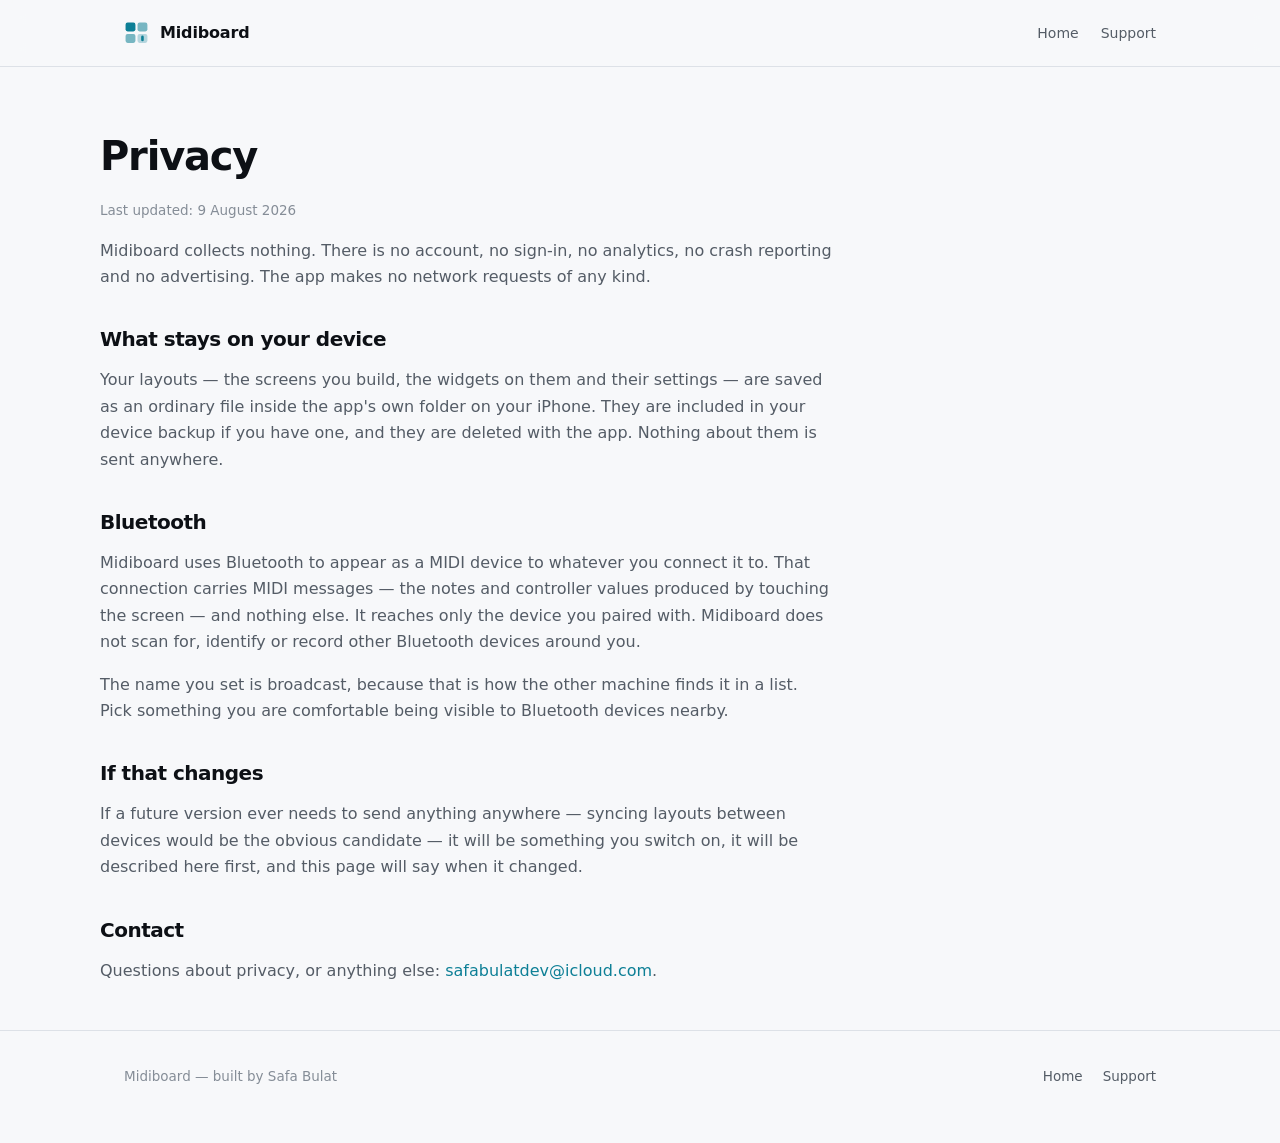
==== privacy.html @ 7b1b612e "Site: sync from the app repository (7ea46c2)" ====
<!DOCTYPE html>
<html lang="en">
<head>
<meta charset="utf-8">
<meta name="viewport" content="width=device-width, initial-scale=1">
<meta name="darkreader-lock">
<title>Midiboard — privacy</title>
<meta name="description" content="Midiboard collects nothing, sends nothing anywhere, and has no account.">
<link rel="stylesheet" href="style.css">
<link rel="icon" type="image/svg+xml" href="img/appicon.svg">
</head>
<body>

<header>
  <div class="wrap">
    <a class="wordmark" href="index.html">
      <svg class="mark" viewBox="0 0 100 100" aria-hidden="true">
        <rect x="6"  y="10" width="38" height="34" rx="8" fill="currentColor"/>
        <rect x="52" y="10" width="38" height="34" rx="8" fill="currentColor" opacity="0.55"/>
        <rect x="6"  y="54" width="38" height="34" rx="8" fill="currentColor" opacity="0.55"/>
        <rect x="52" y="54" width="38" height="34" rx="8" fill="currentColor" opacity="0.28"/>
        <rect x="66" y="60" width="10" height="22" rx="5" fill="currentColor"/>
      </svg>
      Midiboard
    </a>
    <nav>
      <a href="index.html">Home</a>
      <a href="support.html">Support</a>
    </nav>
  </div>
</header>

<div class="wrap doc">
  <h1>Privacy</h1>
  <p class="updated">Last updated: 9 August 2026</p>

  <p>
    Midiboard collects nothing. There is no account, no sign-in, no analytics, no crash reporting and no
    advertising. The app makes no network requests of any kind.
  </p>

  <h2>What stays on your device</h2>
  <p>
    Your layouts — the screens you build, the widgets on them and their settings — are saved as an
    ordinary file inside the app's own folder on your iPhone. They are included in your device backup if
    you have one, and they are deleted with the app. Nothing about them is sent anywhere.
  </p>

  <h2>Bluetooth</h2>
  <p>
    Midiboard uses Bluetooth to appear as a MIDI device to whatever you connect it to. That connection
    carries MIDI messages — the notes and controller values produced by touching the screen — and
    nothing else. It reaches only the device you paired with. Midiboard does not scan for, identify or
    record other Bluetooth devices around you.
  </p>
  <p>
    The name you set is broadcast, because that is how the other machine finds it in a list. Pick
    something you are comfortable being visible to Bluetooth devices nearby.
  </p>

  <h2>If that changes</h2>
  <p>
    If a future version ever needs to send anything anywhere — syncing layouts between devices would be
    the obvious candidate — it will be something you switch on, it will be described here first, and
    this page will say when it changed.
  </p>

  <h2>Contact</h2>
  <p>Questions about privacy, or anything else: <a href="mailto:safabulatdev@icloud.com">safabulatdev@icloud.com</a>.</p>
</div>

<footer>
  <div class="wrap">
    <span>Midiboard — built by Safa Bulat</span>
    <nav>
      <a href="index.html">Home</a>
      <a href="support.html">Support</a>
    </nav>
  </div>
</footer>

</body>
</html>
---- style.css ----
/* Midiboard — landing page.
   Near-black and electric cyan, with the widget hues from the app itself used as accents. Dark first,
   because that is what the app is and what the room is when you are using it; light is a real design
   rather than an inversion, because App Store review and half the world browse in it.
   No framework, no build step, no external requests — the whole site is three HTML files and this
   stylesheet, so it drops onto any host. */

:root {
    --cyan:      #35d3ef;
    --cyan-dim:  #1fa8c0;
    --bg:        #0a0b0d;
    --bg-raise:  #14161a;
    --bg-sink:   #050506;
    --line:      #23262c;
    --ink:       #f1f4f7;
    --ink-soft:  #99a1ab;
    --ink-faint: #626973;
    --green:     #35e07a;
    --amber:     #ffb340;
    --magenta:   #ff5ea8;
    --radius:    14px;
    --page:      1080px;
}

@media (prefers-color-scheme: light) {
    :root {
        --bg:        #f7f8fa;
        --bg-raise:  #ffffff;
        --bg-sink:   #eceff3;
        --line:      #dde1e7;
        --ink:       #0d1015;
        --ink-soft:  #545c66;
        --ink-faint: #858d97;
        --cyan:      #0d7f96;
        --cyan-dim:  #0a6376;
        --green:     #16924a;
        --amber:     #a86a00;
        --magenta:   #b8256b;
    }
}

* { box-sizing: border-box; }

html { -webkit-text-size-adjust: 100%; }

body {
    margin: 0;
    background: var(--bg);
    color: var(--ink);
    font: 16px/1.65 -apple-system, BlinkMacSystemFont, "Segoe UI", Inter, system-ui, sans-serif;
    -webkit-font-smoothing: antialiased;
}

a { color: var(--cyan); text-decoration: none; }
a:hover { text-decoration: underline; }

h2 {
    font-size: clamp(24px, 3.4vw, 34px);
    line-height: 1.15;
    letter-spacing: -0.025em;
    margin: 0 0 14px;
}

.wrap { max-width: var(--page); margin: 0 auto; padding: 0 24px; }

/* ── header ─────────────────────────────────────────────────────────────── */
header {
    padding: 20px 0;
    border-bottom: 1px solid var(--line);
    position: sticky; top: 0;
    background: color-mix(in srgb, var(--bg) 86%, transparent);
    backdrop-filter: saturate(160%) blur(12px);
    z-index: 10;
}
header .wrap { display: flex; align-items: center; gap: 12px; }
.wordmark {
    display: flex; align-items: center; gap: 10px;
    font-weight: 650; letter-spacing: -0.01em; color: var(--ink);
}
.wordmark:hover { text-decoration: none; }
.mark { width: 26px; height: 26px; color: var(--cyan); flex: none; }
header nav { margin-left: auto; display: flex; gap: 22px; font-size: 14px; }
header nav a { color: var(--ink-soft); }
header nav a:hover { color: var(--ink); text-decoration: none; }

/* ── hero ───────────────────────────────────────────────────────────────── */
.hero { padding: 80px 0 56px; text-align: center; }
.hero h1 {
    margin: 0 auto 18px;
    max-width: 16ch;
    font-size: clamp(34px, 6.2vw, 60px);
    line-height: 1.04;
    letter-spacing: -0.035em;
    font-weight: 700;
}
.hero h1 em { font-style: normal; color: var(--cyan); }
.lede {
    margin: 0 auto;
    max-width: 62ch;
    font-size: clamp(16px, 1.9vw, 19px);
    color: var(--ink-soft);
}

.cta { display: flex; gap: 12px; justify-content: center; flex-wrap: wrap; margin: 30px 0 12px; }
.btn {
    display: inline-block;
    padding: 12px 22px;
    border-radius: 11px;
    font-weight: 600;
    font-size: 15px;
    border: 1px solid transparent;
}
.btn:hover { text-decoration: none; }
.btn-primary { background: var(--cyan); color: #04222a; }
.btn-primary:hover { background: var(--cyan-dim); }
.btn-ghost { border-color: var(--line); color: var(--ink); }
.btn-ghost:hover { border-color: var(--ink-faint); }
.btn[aria-disabled="true"] { opacity: 0.55; cursor: default; pointer-events: none; }
.cta-note { margin: 0; font-size: 13px; color: var(--ink-faint); }

/* ── shots ──────────────────────────────────────────────────────────────── */
figure { margin: 0; }
.shot {
    margin: 44px auto 0;
    border: 1px solid var(--line);
    border-radius: var(--radius);
    background: var(--bg-sink);
    overflow: hidden;
    max-width: 900px;
}
.shot img { display: block; width: 100%; height: auto; }
.shot figcaption {
    padding: 11px 16px;
    border-top: 1px solid var(--line);
    font-size: 13px;
    color: var(--ink-faint);
}

/* A placeholder is honest about being one: it says what belongs there rather than
   pretending to be the thing. */
.placeholder {
    aspect-ratio: 19.5 / 9;
    display: grid;
    place-content: center;
    gap: 6px;
    text-align: center;
    padding: 20px;
    background:
        repeating-linear-gradient(45deg,
            transparent 0 14px,
            color-mix(in srgb, var(--ink) 4%, transparent) 14px 28px),
        var(--bg-raise);
    color: var(--ink-faint);
}
.placeholder strong { color: var(--ink-soft); font-size: 14px; font-weight: 600; }
.placeholder span { font-size: 12.5px; }

/* ── sections ───────────────────────────────────────────────────────────── */
section { padding: 70px 0; border-top: 1px solid var(--line); }
section > .wrap > p { color: var(--ink-soft); max-width: 70ch; }

.grid {
    display: grid;
    grid-template-columns: repeat(auto-fit, minmax(268px, 1fr));
    gap: 18px;
    margin-top: 34px;
}
.card {
    background: var(--bg-raise);
    border: 1px solid var(--line);
    border-radius: var(--radius);
    padding: 22px;
}
.card h3 {
    margin: 0 0 8px;
    font-size: 16.5px;
    letter-spacing: -0.01em;
    display: flex; align-items: center; gap: 9px;
}
.card p { margin: 0; font-size: 14.5px; color: var(--ink-soft); }
.dot { width: 9px; height: 9px; border-radius: 50%; flex: none; background: var(--cyan); }
.dot.a { background: var(--amber); }
.dot.g { background: var(--green); }
.dot.m { background: var(--magenta); }

/* ── the signal chain ───────────────────────────────────────────────────── */
.chain {
    display: flex;
    flex-wrap: wrap;
    align-items: center;
    gap: 10px;
    margin-top: 30px;
    padding: 22px;
    background: var(--bg-raise);
    border: 1px solid var(--line);
    border-radius: var(--radius);
}
.chain .node {
    padding: 9px 14px;
    border-radius: 9px;
    background: var(--bg-sink);
    border: 1px solid var(--line);
    font-size: 14px;
    white-space: nowrap;
}
.chain .node.us { border-color: var(--cyan); color: var(--cyan); font-weight: 600; }
.chain .arrow { color: var(--ink-faint); font-size: 13px; }

/* ── plain lists ────────────────────────────────────────────────────────── */
.plain { margin: 26px 0 0; padding: 0; list-style: none; }
.plain li {
    padding: 11px 0;
    border-top: 1px solid var(--line);
    color: var(--ink-soft);
    font-size: 15px;
}
.plain li b { color: var(--ink); font-weight: 600; }

/* ── footer ─────────────────────────────────────────────────────────────── */
footer {
    border-top: 1px solid var(--line);
    padding: 34px 0 56px;
    color: var(--ink-faint);
    font-size: 13.5px;
}
footer .wrap { display: flex; flex-wrap: wrap; gap: 8px 22px; align-items: center; }
footer nav { margin-left: auto; display: flex; gap: 20px; }
footer a { color: var(--ink-soft); }

/* ── support / privacy pages ────────────────────────────────────────────── */
.doc { padding: 56px 0 30px; }
.doc h1 { font-size: clamp(28px, 4.6vw, 40px); letter-spacing: -0.03em; margin: 0 0 10px; }
.doc h2 { font-size: 20px; margin: 38px 0 10px; }
.doc p, .doc li { color: var(--ink-soft); max-width: 72ch; }
.doc .updated { color: var(--ink-faint); font-size: 13.5px; margin-top: 0; }
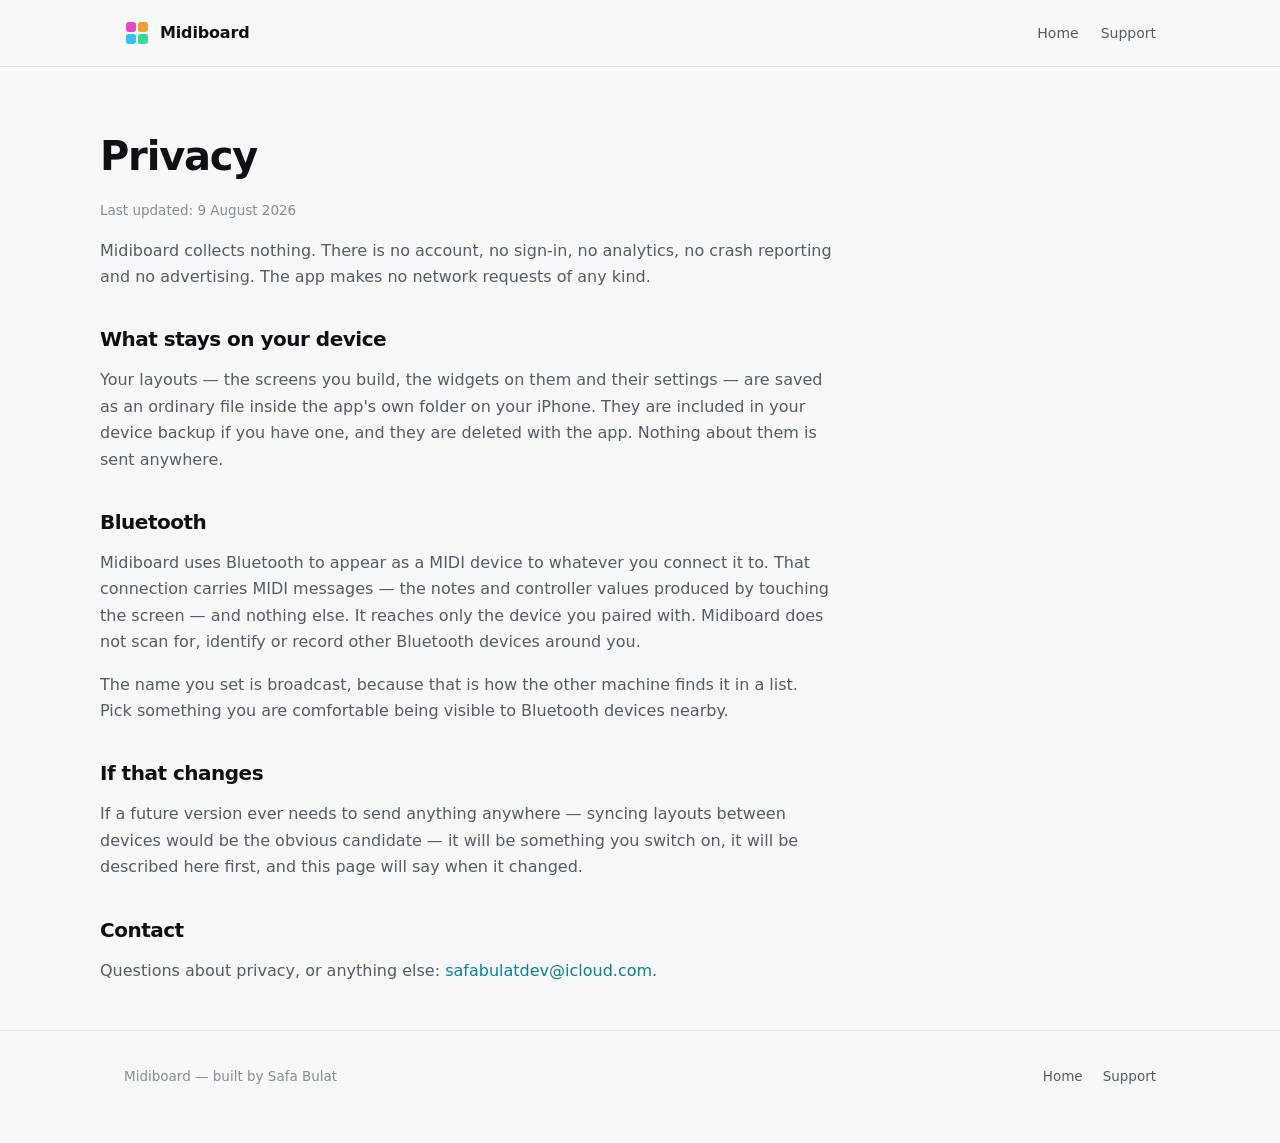
==== commit 98750680: "Site: sync from the app repository (6b073e7)" ====
--- a/privacy.html
+++ b/privacy.html
@@ -15,11 +15,10 @@
   <div class="wrap">
     <a class="wordmark" href="index.html">
       <svg class="mark" viewBox="0 0 100 100" aria-hidden="true">
-        <rect x="6"  y="10" width="38" height="34" rx="8" fill="currentColor"/>
-        <rect x="52" y="10" width="38" height="34" rx="8" fill="currentColor" opacity="0.55"/>
-        <rect x="6"  y="54" width="38" height="34" rx="8" fill="currentColor" opacity="0.55"/>
-        <rect x="52" y="54" width="38" height="34" rx="8" fill="currentColor" opacity="0.28"/>
-        <rect x="66" y="60" width="10" height="22" rx="5" fill="currentColor"/>
+        <rect x="8"  y="8"  width="38" height="38" rx="10" fill="#e14cc4"/>
+        <rect x="54" y="8"  width="38" height="38" rx="10" fill="#f0a02c"/>
+        <rect x="8"  y="54" width="38" height="38" rx="10" fill="#33bff0"/>
+        <rect x="54" y="54" width="38" height="38" rx="10" fill="#2fdd9b"/>
       </svg>
       Midiboard
     </a>
--- a/style.css
+++ b/style.css
@@ -136,25 +136,6 @@
     color: var(--ink-faint);
 }
 
-/* A placeholder is honest about being one: it says what belongs there rather than
-   pretending to be the thing. */
-.placeholder {
-    aspect-ratio: 19.5 / 9;
-    display: grid;
-    place-content: center;
-    gap: 6px;
-    text-align: center;
-    padding: 20px;
-    background:
-        repeating-linear-gradient(45deg,
-            transparent 0 14px,
-            color-mix(in srgb, var(--ink) 4%, transparent) 14px 28px),
-        var(--bg-raise);
-    color: var(--ink-faint);
-}
-.placeholder strong { color: var(--ink-soft); font-size: 14px; font-weight: 600; }
-.placeholder span { font-size: 12.5px; }
-
 /* ── sections ───────────────────────────────────────────────────────────── */
 section { padding: 70px 0; border-top: 1px solid var(--line); }
 section > .wrap > p { color: var(--ink-soft); max-width: 70ch; }
@@ -216,6 +197,9 @@
 }
 .plain li b { color: var(--ink); font-weight: 600; }
 
+/* A section that exists only to carry an image: no heading, less air around it. */
+.quiet { padding-top: 0; }
+
 /* ── footer ─────────────────────────────────────────────────────────────── */
 footer {
     border-top: 1px solid var(--line);
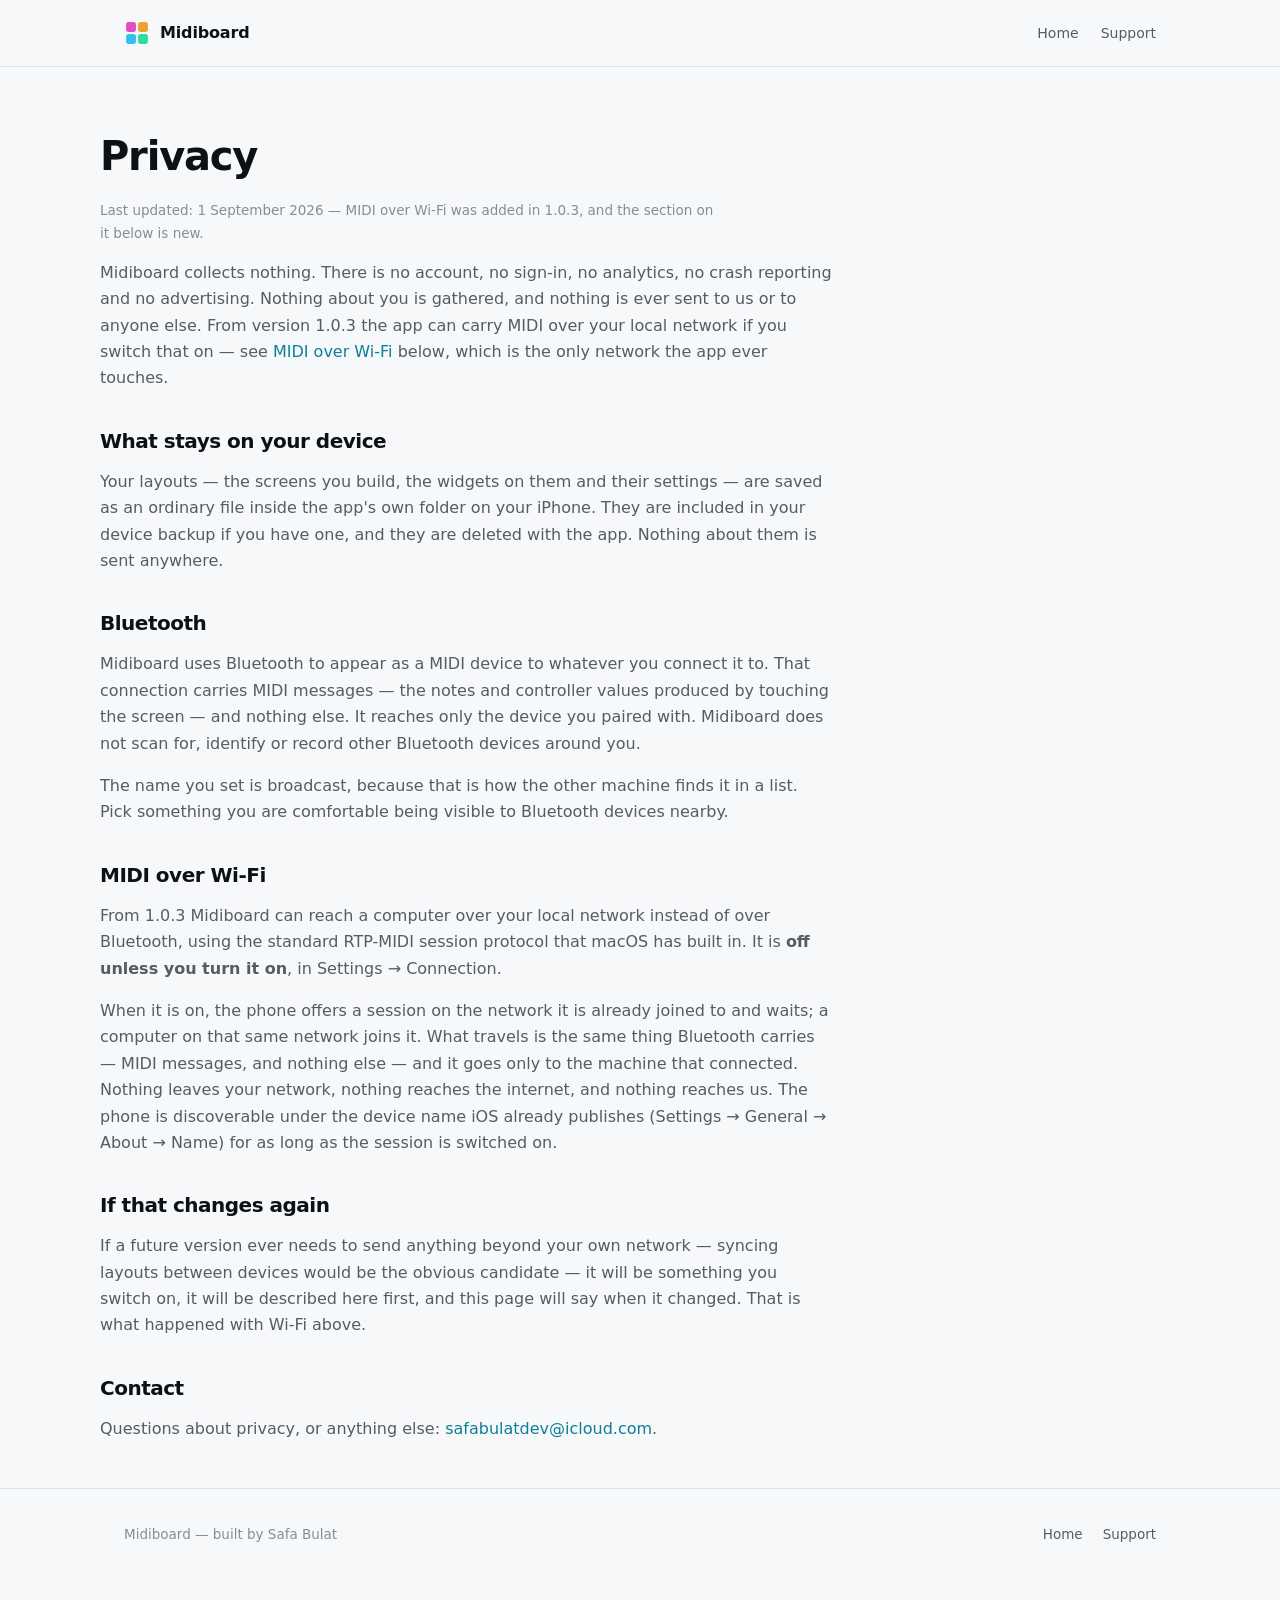
==== commit b562a9fc: "Site: sync from the app repository (9516ac9)" ====
--- a/privacy.html
+++ b/privacy.html
@@ -31,11 +31,13 @@
 
 <div class="wrap doc">
   <h1>Privacy</h1>
-  <p class="updated">Last updated: 9 August 2026</p>
+  <p class="updated">Last updated: 1 September 2026 — MIDI over Wi-Fi was added in 1.0.3, and the section on it below is new.</p>
 
   <p>
     Midiboard collects nothing. There is no account, no sign-in, no analytics, no crash reporting and no
-    advertising. The app makes no network requests of any kind.
+    advertising. Nothing about you is gathered, and nothing is ever sent to us or to anyone else.
+    From version 1.0.3 the app can carry MIDI over your local network if you switch that on — see
+    <a href="#wifi">MIDI over Wi-Fi</a> below, which is the only network the app ever touches.
   </p>
 
   <h2>What stays on your device</h2>
@@ -57,11 +59,26 @@
     something you are comfortable being visible to Bluetooth devices nearby.
   </p>
 
-  <h2>If that changes</h2>
+  <h2 id="wifi">MIDI over Wi-Fi</h2>
   <p>
-    If a future version ever needs to send anything anywhere — syncing layouts between devices would be
-    the obvious candidate — it will be something you switch on, it will be described here first, and
-    this page will say when it changed.
+    From 1.0.3 Midiboard can reach a computer over your local network instead of over Bluetooth, using
+    the standard RTP-MIDI session protocol that macOS has built in. It is <b>off unless you turn it
+    on</b>, in Settings → Connection.
+  </p>
+  <p>
+    When it is on, the phone offers a session on the network it is already joined to and waits; a
+    computer on that same network joins it. What travels is the same thing Bluetooth carries — MIDI
+    messages, and nothing else — and it goes only to the machine that connected. Nothing leaves your
+    network, nothing reaches the internet, and nothing reaches us. The phone is discoverable under the
+    device name iOS already publishes (Settings → General → About → Name) for as long as the session is
+    switched on.
+  </p>
+
+  <h2>If that changes again</h2>
+  <p>
+    If a future version ever needs to send anything beyond your own network — syncing layouts between
+    devices would be the obvious candidate — it will be something you switch on, it will be described
+    here first, and this page will say when it changed. That is what happened with Wi-Fi above.
   </p>
 
   <h2>Contact</h2>
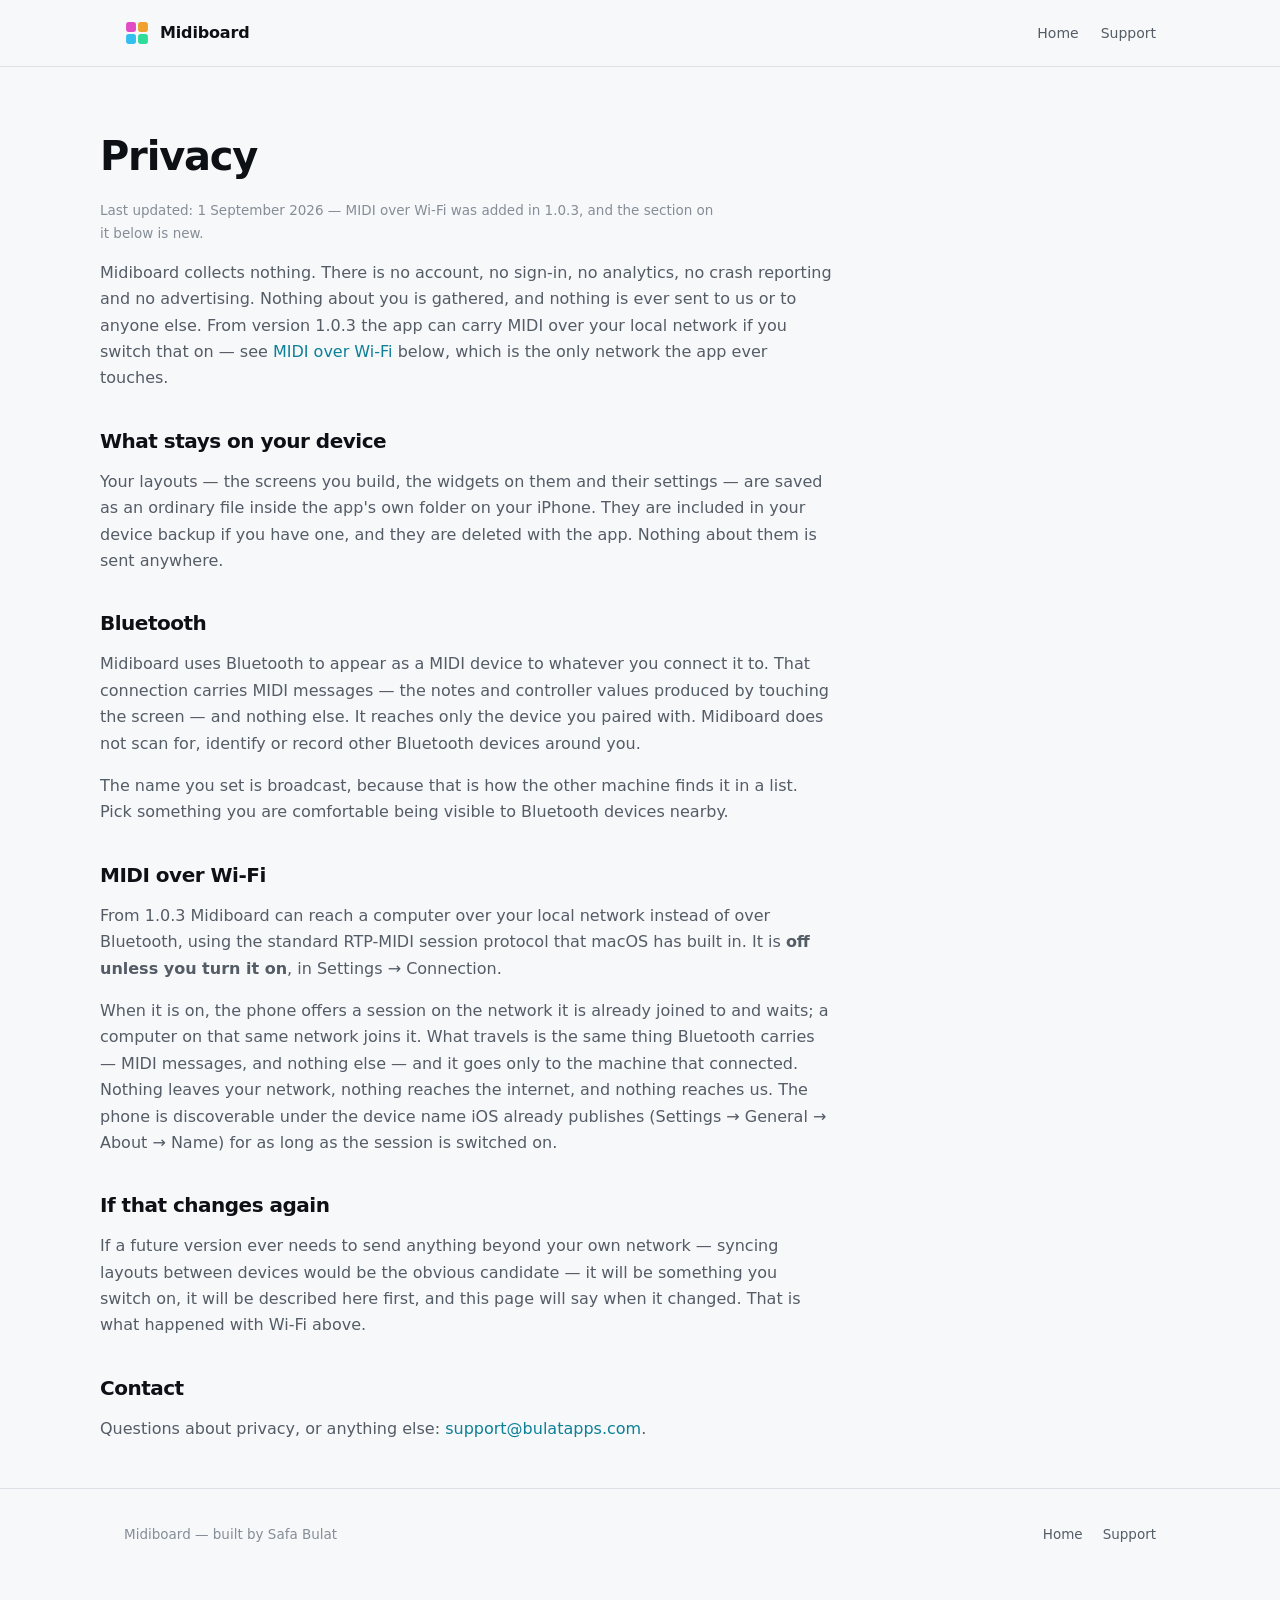
==== commit 78a605a8: "Site: sync from the app repository (f9021bc)" ====
--- a/privacy.html
+++ b/privacy.html
@@ -82,7 +82,7 @@
   </p>
 
   <h2>Contact</h2>
-  <p>Questions about privacy, or anything else: <a href="mailto:safabulatdev@icloud.com">safabulatdev@icloud.com</a>.</p>
+  <p>Questions about privacy, or anything else: <a href="mailto:support@bulatapps.com">support@bulatapps.com</a>.</p>
 </div>
 
 <footer>
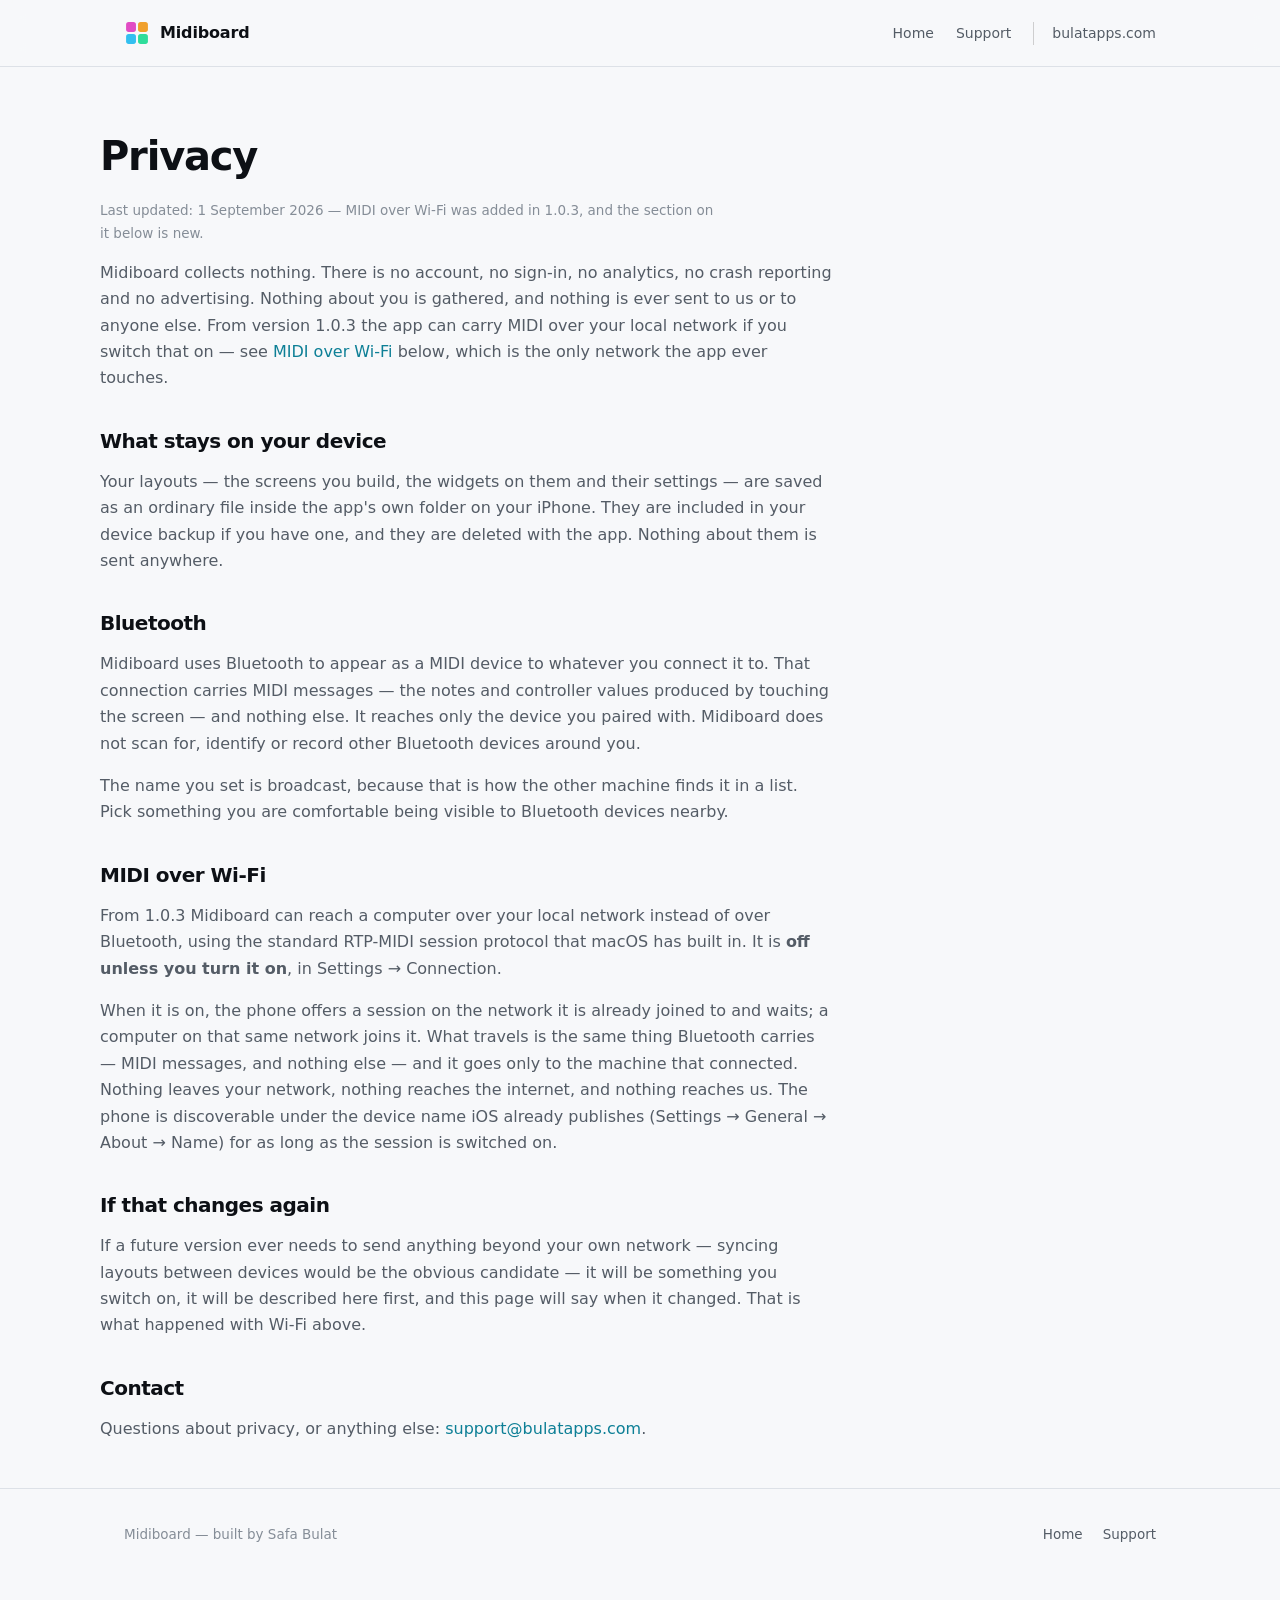
==== commit 4dc9fc22: "Site: sync from the app repository (f9ca9ec)" ====
--- a/privacy.html
+++ b/privacy.html
@@ -6,6 +6,8 @@
 <meta name="darkreader-lock">
 <title>Midiboard — privacy</title>
 <meta name="description" content="Midiboard collects nothing, sends nothing anywhere, and has no account.">
+<link rel="canonical" href="https://midiboard.bulatapps.com/privacy.html">
+<meta name="apple-itunes-app" content="app-id=6801598625">
 <link rel="stylesheet" href="style.css">
 <link rel="icon" type="image/svg+xml" href="img/appicon.svg">
 </head>
@@ -25,6 +27,7 @@
     <nav>
       <a href="index.html">Home</a>
       <a href="support.html">Support</a>
+      <a class="hub" href="https://bulatapps.com/">bulatapps.com</a>
     </nav>
   </div>
 </header>
--- a/style.css
+++ b/style.css
@@ -217,3 +217,15 @@
 .doc h2 { font-size: 20px; margin: 38px 0 10px; }
 .doc p, .doc li { color: var(--ink-soft); max-width: 72ch; }
 .doc .updated { color: var(--ink-faint); font-size: 13.5px; margin-top: 0; }
+
+/* bulatapps.com — the way out to the other apps. Last in the nav, set off by a hairline, and the one
+   link that stays when the nav folds away on a phone: a visitor who came for this app is the one
+   who has not seen the others yet. */
+header nav a.hub { padding-left: 18px; border-left: 1px solid rgba(127,127,127,.35); }
+/* On a phone the nav had no fold at all and already ran wide; with the hub link added the section
+   anchors give way first — they are the same page you are scrolling anyway. */
+@media (max-width: 760px) {
+    header nav { gap: 14px; }
+    header nav a[href^="#"] { display: none; }
+    header nav a.hub { padding-left: 14px; }
+}
